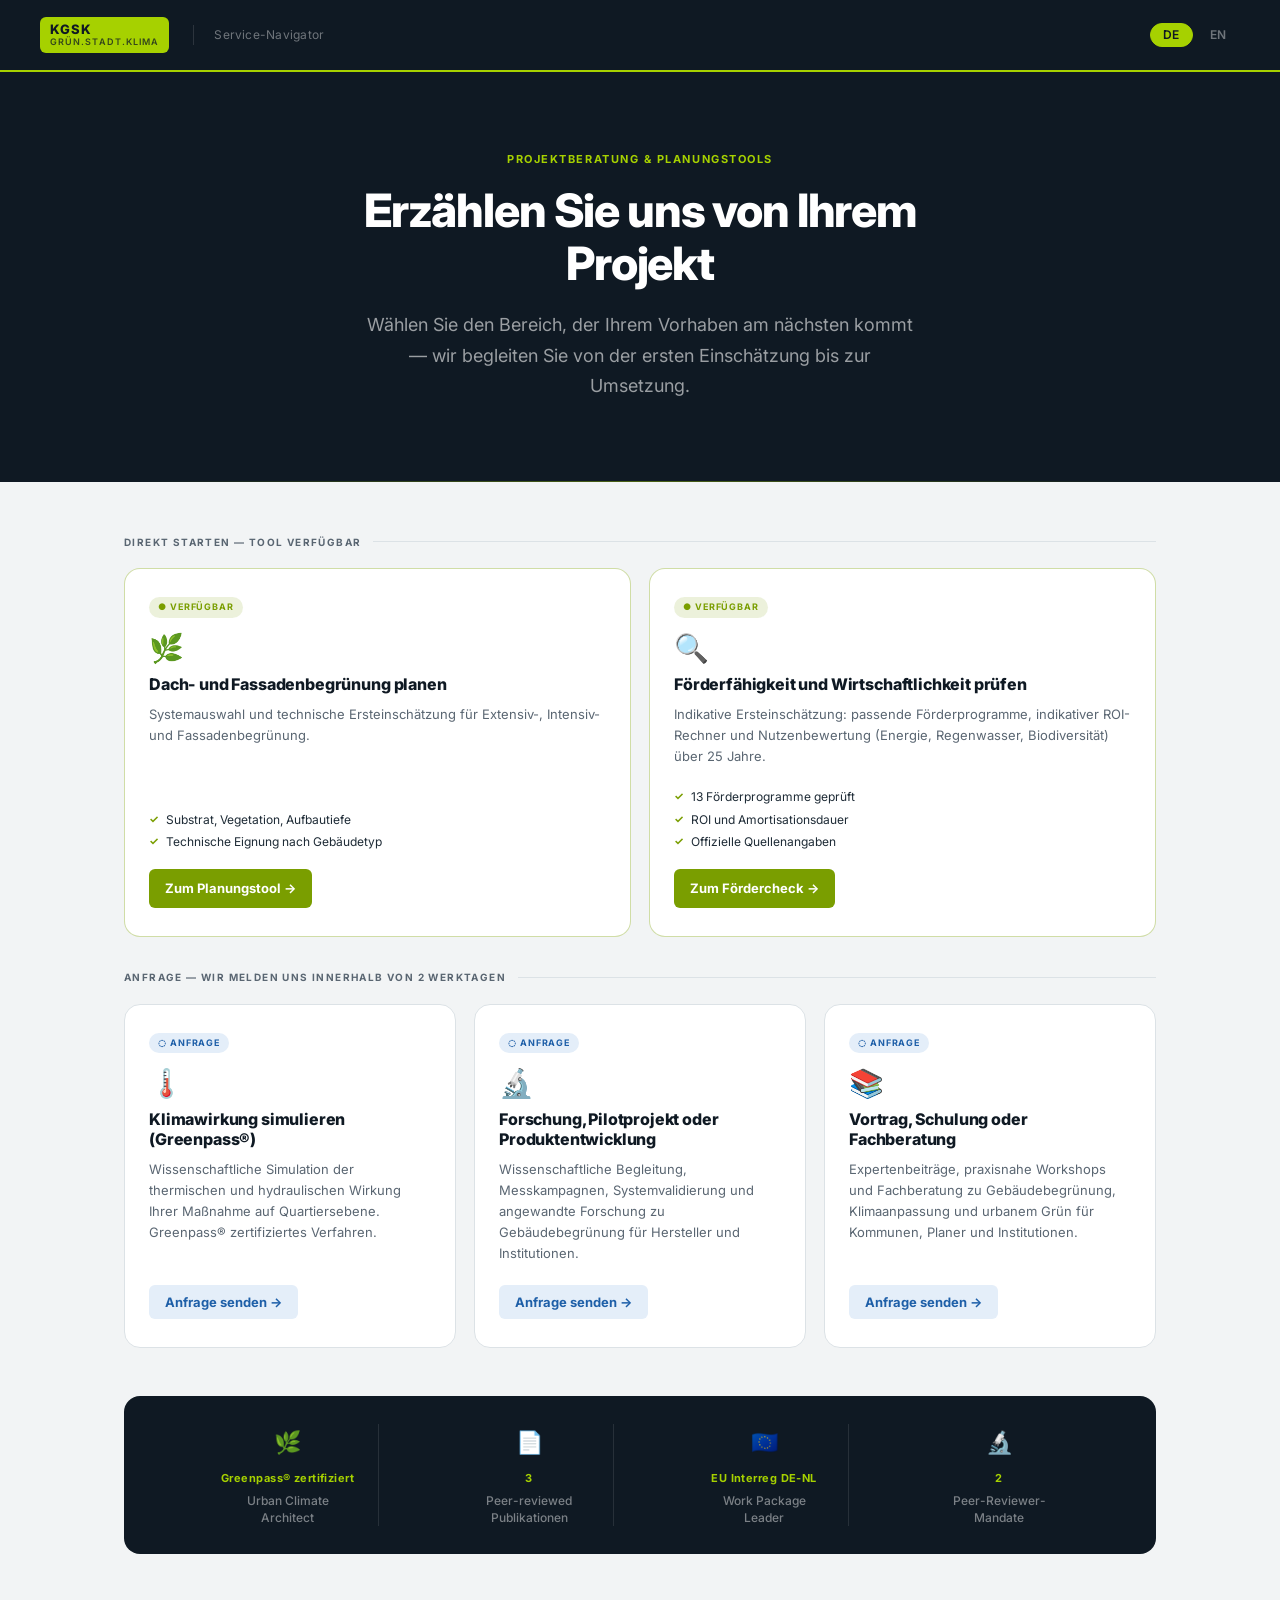
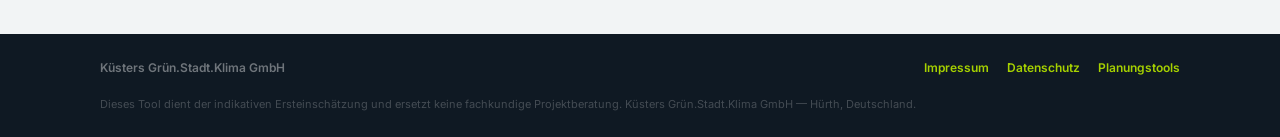
==== index.html @ 124f90be "Initial deploy: KGSK Service-Navigator staging" ====
<!DOCTYPE html>
<html lang="de">
<head>
<meta charset="UTF-8">
<meta name="viewport" content="width=device-width, initial-scale=1.0">
<title>Service-Navigator — Küsters Grün.Stadt.Klima</title>
<meta name="description" content="KGSK Service-Navigator: Von der Systemauswahl über den Fördercheck bis zur Klimasimulation — der geführte Einstieg in Ihre Begrünungsmaßnahme.">
<link rel="preconnect" href="https://fonts.googleapis.com">
<link href="https://fonts.googleapis.com/css2?family=Inter:wght@300;400;500;600;700;800&display=swap" rel="stylesheet">
<style>
/* ── KGSK Design Tokens ─────────────────────────────────── */
:root {
  --dark:       #0F1923;
  --lime:       #A6D100;
  --lime-dark:  #7A9E00;
  --lime-hover: #6A8A00;
  --lime-pale:  #F4FADC;
  --blue:       #1E5FA8;
  --blue-pale:  #E4EEF9;
  --text:       #1E2B36;
  --muted:      #5A6672;
  --bg:         #F2F4F5;
  --white:      #FFFFFF;
  --border:     #DCE2E6;
  --shadow-sm:  0 1px 4px rgba(0,0,0,0.07);
  --shadow:     0 4px 16px rgba(0,0,0,0.10);
  --shadow-lg:  0 8px 32px rgba(0,0,0,0.14);
  --r:          10px;
  --r-sm:       6px;
  --r-lg:       16px;
}

*, *::before, *::after { box-sizing: border-box; margin: 0; padding: 0; }

body {
  font-family: 'Inter', -apple-system, BlinkMacSystemFont, 'Segoe UI', sans-serif;
  background: var(--bg);
  color: var(--text);
  font-size: 16px;
  line-height: 1.65;
  -webkit-font-smoothing: antialiased;
  min-height: 100vh;
  display: flex;
  flex-direction: column;
}

a { color: var(--blue); text-decoration: underline; text-underline-offset: 2px; }
a:hover { color: var(--dark); }
button { font-family: inherit; cursor: pointer; border: none; background: none; }

/* ── Header ─────────────────────────────────────────────── */
.site-header {
  background: var(--dark);
  position: sticky;
  top: 0;
  z-index: 100;
  height: 72px;
  padding: 0 40px;
  border-bottom: 2px solid var(--lime);
  display: flex;
  align-items: center;
  gap: 24px;
}

.logo-box {
  display: flex;
  flex-direction: column;
  background: var(--lime);
  padding: 5px 10px;
  border-radius: var(--r-sm);
  text-decoration: none;
  flex-shrink: 0;
  transition: background 0.15s ease;
}
.logo-box:hover { background: var(--lime-dark); }

.logo-name { font-size: 13px; font-weight: 800; color: var(--dark); letter-spacing: 0.08em; text-transform: uppercase; line-height: 1.2; }
.logo-sub  { font-size: 9px; font-weight: 600; color: var(--dark); letter-spacing: 0.12em; text-transform: uppercase; opacity: 0.75; line-height: 1.2; }

.header-tagline {
  font-size: 12px;
  color: rgba(255,255,255,0.4);
  letter-spacing: 0.02em;
  padding-left: 20px;
  border-left: 1px solid rgba(255,255,255,0.12);
  white-space: nowrap;
}

.header-spacer { flex: 1; }

.lang-toggle { display: flex; align-items: center; gap: 4px; }
.lang-btn {
  padding: 5px 12px;
  border-radius: 20px;
  font-size: 12px;
  font-weight: 600;
  letter-spacing: 0.05em;
  border: 1px solid transparent;
  color: rgba(255,255,255,0.4);
  background: transparent;
  transition: color 0.15s, background 0.15s;
  line-height: 1;
}
.lang-btn:hover { color: rgba(255,255,255,0.8); }
.lang-btn.active { background: var(--lime); color: var(--dark); border-color: var(--lime); }

/* ── Hero ────────────────────────────────────────────────── */
.pn-hero {
  background: var(--dark);
  padding: 72px 40px 80px;
  text-align: center;
  position: relative;
}
.pn-hero::after {
  content: '';
  position: absolute;
  bottom: 0; left: 10%; right: 10%;
  height: 1px;
  background: linear-gradient(90deg, transparent, rgba(166,209,0,0.4), transparent);
}

.pn-eyebrow {
  display: inline-block;
  font-size: 11px; font-weight: 700; letter-spacing: 0.14em;
  text-transform: uppercase; color: var(--lime);
  margin-bottom: 16px;
}

.pn-title {
  font-size: 46px; font-weight: 800; line-height: 1.15;
  color: var(--white); margin-bottom: 20px;
  letter-spacing: -0.025em;
  max-width: 680px; margin-left: auto; margin-right: auto;
}

.pn-sub {
  font-size: 18px;
  color: rgba(255,255,255,0.58);
  max-width: 560px;
  margin: 0 auto;
  line-height: 1.7;
}

/* ── Main grid ───────────────────────────────────────────── */
.pn-main {
  max-width: 1080px;
  margin: 0 auto;
  padding: 52px 24px 80px;
  flex: 1;
}

.pn-section-label {
  font-size: 10px; font-weight: 700; letter-spacing: 0.14em;
  text-transform: uppercase; color: var(--muted);
  margin-bottom: 18px;
  display: flex;
  align-items: center;
  gap: 12px;
}
.pn-section-label::after {
  content: '';
  flex: 1;
  height: 1px;
  background: var(--border);
}

.pn-live-row {
  display: grid;
  grid-template-columns: 1fr 1fr;
  gap: 18px;
  margin-bottom: 12px;
}

.pn-enquiry-row {
  display: grid;
  grid-template-columns: repeat(3, 1fr);
  gap: 18px;
  margin-bottom: 48px;
}

/* ── Path card ───────────────────────────────────────────── */
.path-card {
  background: var(--white);
  border: 1.5px solid var(--border);
  border-radius: var(--r-lg);
  padding: 28px 24px;
  display: flex;
  flex-direction: column;
  gap: 0;
  transition: border-color 0.18s ease, box-shadow 0.18s ease, transform 0.15s ease;
  text-align: left;
  position: relative;
}
.path-card:hover {
  border-color: var(--lime-dark);
  box-shadow: var(--shadow);
  transform: translateY(-2px);
}
.path-card.card-live { border-color: rgba(122,158,0,0.35); }
.path-card.card-live:hover { border-color: var(--lime-dark); }

.card-status {
  display: inline-flex;
  align-items: center;
  gap: 5px;
  font-size: 9px; font-weight: 700; letter-spacing: 0.1em;
  text-transform: uppercase;
  padding: 3px 9px; border-radius: 50px;
  margin-bottom: 16px;
  width: fit-content;
}
.status-live     { background: rgba(122,158,0,0.14); color: var(--lime-dark); }
.status-enquiry  { background: var(--blue-pale);     color: var(--blue); }

.card-icon { font-size: 28px; line-height: 1; margin-bottom: 12px; }

.card-title {
  font-size: 16px; font-weight: 800; color: var(--dark);
  line-height: 1.25; margin-bottom: 10px; letter-spacing: -0.01em;
}

.card-desc {
  font-size: 13px; color: var(--muted);
  line-height: 1.6; flex: 1; margin-bottom: 22px;
}

.card-feature-list {
  list-style: none;
  margin-bottom: 18px;
  display: flex;
  flex-direction: column;
  gap: 5px;
}
.card-feature-list li {
  font-size: 12px; color: var(--text);
  display: flex; align-items: flex-start; gap: 7px;
  line-height: 1.45;
}
.card-feature-list li::before {
  content: '✓';
  font-size: 11px; font-weight: 700;
  color: var(--lime-dark);
  flex-shrink: 0;
  margin-top: 1px;
}

.card-cta {
  display: inline-flex;
  align-items: center;
  gap: 6px;
  font-size: 13px; font-weight: 700;
  padding: 9px 16px;
  border-radius: var(--r-sm);
  text-decoration: none;
  transition: background 0.15s, color 0.15s, box-shadow 0.15s;
  width: fit-content;
  cursor: pointer;
  border: none;
  font-family: inherit;
}
.cta-primary {
  background: var(--lime-dark);
  color: var(--white);
}
.cta-primary:hover {
  background: var(--lime-hover);
  box-shadow: 0 2px 8px rgba(106,138,0,0.35);
  color: var(--white);
  text-decoration: none;
}
.cta-secondary {
  background: var(--blue-pale);
  color: var(--blue);
}
.cta-secondary:hover {
  background: var(--blue);
  color: var(--white);
  text-decoration: none;
}

/* ── Trust bar ───────────────────────────────────────────── */
.trust-bar {
  background: var(--dark);
  border-radius: var(--r-lg);
  padding: 28px 40px;
  display: flex;
  align-items: stretch;
  gap: 0;
  justify-content: space-around;
}

.trust-item {
  display: flex;
  flex-direction: column;
  align-items: center;
  text-align: center;
  gap: 6px;
  padding: 0 24px;
}
.trust-item:not(:last-child) {
  border-right: 1px solid rgba(255,255,255,0.1);
}

.trust-icon { font-size: 22px; margin-bottom: 2px; }
.trust-label { font-size: 12px; color: rgba(255,255,255,0.45); font-weight: 500; line-height: 1.4; max-width: 120px; }
.trust-highlight { font-size: 11px; font-weight: 700; color: var(--lime); letter-spacing: 0.04em; }

/* ── Modal overlay ───────────────────────────────────────── */
.modal-overlay {
  position: absolute;
  left: 0;
  right: 0;
  top: 0;
  height: 100vh;
  background: rgba(15,25,35,0.72);
  backdrop-filter: blur(4px);
  -webkit-backdrop-filter: blur(4px);
  z-index: 200;
  display: flex;
  align-items: center;
  justify-content: center;
  padding: 20px;
  opacity: 0;
  pointer-events: none;
  transition: opacity 0.15s ease;
}
.modal-overlay.open {
  opacity: 1;
  pointer-events: all;
}

.modal-card {
  background: var(--white);
  border-radius: var(--r-lg);
  max-width: 520px;
  width: 100%;
  max-height: 90vh;
  overflow-y: auto;
  box-shadow: var(--shadow-lg);
}
.modal-overlay.open .modal-card { transform: none; }

.modal-header {
  padding: 22px 26px 18px;
  border-bottom: 1px solid var(--border);
  display: flex;
  align-items: flex-start;
  justify-content: space-between;
  gap: 12px;
  position: sticky;
  top: 0;
  background: var(--white);
  z-index: 1;
  border-radius: var(--r-lg) var(--r-lg) 0 0;
}
.modal-header-text { flex: 1; }

.modal-service-tag {
  display: inline-flex;
  align-items: center;
  gap: 6px;
  font-size: 10px; font-weight: 700; color: var(--blue);
  background: var(--blue-pale);
  padding: 3px 10px; border-radius: 50px;
  margin-bottom: 8px;
  text-transform: uppercase; letter-spacing: 0.08em;
}

.modal-title {
  font-size: 19px; font-weight: 800; color: var(--dark); line-height: 1.25;
}

.modal-close {
  width: 30px; height: 30px;
  border-radius: 50%;
  background: var(--bg);
  border: 1px solid var(--border);
  display: flex; align-items: center; justify-content: center;
  font-size: 14px; color: var(--muted);
  cursor: pointer; flex-shrink: 0;
  transition: background 0.15s;
}
.modal-close:hover { background: var(--border); color: var(--dark); }

.modal-body { padding: 22px 26px 28px; }

/* Enquiry form */
.form-group { margin-bottom: 14px; }
.form-label {
  display: block;
  font-size: 12px; font-weight: 600; color: var(--text);
  margin-bottom: 6px; letter-spacing: 0.02em;
}
.form-label .req { color: #C0392B; margin-left: 2px; }

.form-input,
.form-textarea {
  width: 100%;
  padding: 10px 14px;
  border: 1.5px solid var(--border);
  border-radius: var(--r-sm);
  font-family: inherit; font-size: 14px; color: var(--text);
  background: var(--white);
  transition: border-color 0.15s, box-shadow 0.15s;
}
.form-input:focus,
.form-textarea:focus {
  outline: none;
  border-color: var(--lime-dark);
  box-shadow: 0 0 0 3px rgba(122,158,0,0.14);
}
.form-textarea { resize: vertical; min-height: 88px; line-height: 1.55; }

.form-row {
  display: grid;
  grid-template-columns: 1fr 1fr;
  gap: 12px;
}

.consent-block {
  background: var(--bg);
  border: 1px solid var(--border);
  border-radius: var(--r-sm);
  padding: 12px 14px;
  margin-top: 4px;
}
.consent-check { display: flex; align-items: flex-start; gap: 10px; }
.consent-check input[type="checkbox"] { margin-top: 3px; accent-color: var(--lime-dark); flex-shrink: 0; }
.consent-check span { font-size: 12px; color: var(--muted); line-height: 1.5; }

.validation-msg {
  font-size: 12px; color: #C0392B;
  margin-top: 10px;
  display: none;
}
.validation-msg.visible { display: block; }

.btn-submit {
  width: 100%;
  padding: 13px 24px;
  background: var(--lime-dark); color: var(--white);
  border: none; border-radius: var(--r-sm);
  font-family: inherit; font-size: 15px; font-weight: 700;
  cursor: pointer; margin-top: 16px;
  transition: background 0.15s, box-shadow 0.15s;
}
.btn-submit:hover { background: var(--lime-hover); box-shadow: 0 2px 10px rgba(106,138,0,0.35); }
.btn-submit:disabled { background: var(--border); color: var(--muted); cursor: not-allowed; box-shadow: none; }

/* Success / error states */
.form-state-success,
.form-state-error {
  display: none;
  text-align: center;
  padding: 32px 16px;
}
.form-state-success.visible,
.form-state-error.visible { display: block; }

.state-icon { font-size: 44px; margin-bottom: 16px; }
.state-title { font-size: 19px; font-weight: 800; color: var(--dark); margin-bottom: 10px; }
.state-body { font-size: 14px; color: var(--muted); line-height: 1.6; margin-bottom: 20px; }

.btn-close-modal {
  padding: 10px 24px;
  background: var(--bg);
  border: 1.5px solid var(--border);
  border-radius: var(--r-sm);
  font-family: inherit; font-size: 14px; font-weight: 600; color: var(--text);
  cursor: pointer;
  transition: background 0.15s;
}
.btn-close-modal:hover { background: var(--border); }

.fallback-actions {
  display: flex;
  gap: 10px;
  flex-wrap: wrap;
  justify-content: center;
  margin-bottom: 16px;
}
.btn-fallback {
  display: inline-flex;
  align-items: center;
  gap: 6px;
  padding: 9px 16px;
  border-radius: var(--r-sm);
  font-size: 13px; font-weight: 600; font-family: inherit;
  cursor: pointer;
  text-decoration: none;
  border: 1.5px solid var(--border);
  background: var(--bg);
  color: var(--text);
  transition: background 0.15s, border-color 0.15s;
  white-space: nowrap;
}
.btn-fallback:hover { background: var(--border); color: var(--dark); text-decoration: none; }

/* ── Footer ──────────────────────────────────────────────── */
.site-footer {
  background: var(--dark);
  padding: 24px 40px;
  margin-top: auto;
}
.footer-inner {
  max-width: 1080px; margin: 0 auto;
  display: flex; align-items: center; justify-content: space-between;
  flex-wrap: wrap; gap: 12px;
}
.footer-brand { font-size: 12px; font-weight: 600; color: rgba(255,255,255,0.4); }
.footer-links { display: flex; align-items: center; gap: 18px; flex-wrap: wrap; }
.footer-links a { font-size: 12px; font-weight: 600; color: var(--lime); text-decoration: none; transition: color 0.15s; }
.footer-links a:hover { color: var(--lime-dark); }
.footer-disclaimer { width: 100%; font-size: 11px; color: rgba(255,255,255,0.22); line-height: 1.55; margin-top: 6px; }

/* ── Responsive ──────────────────────────────────────────── */
@media (max-width: 860px) {
  .pn-live-row    { grid-template-columns: 1fr; }
  .pn-enquiry-row { grid-template-columns: 1fr 1fr; }
  .trust-bar      { flex-wrap: wrap; justify-content: center; gap: 20px; padding: 22px 24px; }
  .trust-item     { border-right: none !important; padding: 0 16px; }
  .pn-title       { font-size: 34px; }
}

@media (max-width: 560px) {
  .site-header   { padding: 0 20px; }
  .header-tagline { display: none; }
  .pn-hero       { padding: 48px 20px 60px; }
  .pn-main       { padding: 32px 16px 60px; }
  .pn-title      { font-size: 28px; }
  .pn-sub        { font-size: 16px; }
  .pn-enquiry-row { grid-template-columns: 1fr; }
  .form-row      { grid-template-columns: 1fr; }
  .footer-inner  { flex-direction: column; align-items: flex-start; }
  .site-footer   { padding: 22px 20px; }
}
</style>
</head>
<body>

<!-- ══ HEADER ════════════════════════════════════════════ -->
<header class="site-header" role="banner">
  <a href="https://www.kgsk.de" class="logo-box" aria-label="KGSK Startseite">
    <div class="logo-name">KGSK</div>
    <div class="logo-sub">GRÜN.STADT.KLIMA</div>
  </a>
  <span class="header-tagline" id="hdr-tagline">Service-Navigator</span>
  <div class="header-spacer"></div>
  <div class="lang-toggle" role="group" aria-label="Sprache">
    <button class="lang-btn active" id="lang-de" data-lang="de" onclick="setHubLang('de')" aria-label="Deutsch">DE</button>
    <button class="lang-btn"        id="lang-en" data-lang="en" onclick="setHubLang('en')" aria-label="English">EN</button>
  </div>
</header>

<!-- ══ HERO ══════════════════════════════════════════════ -->
<section class="pn-hero" aria-labelledby="pn-hero-title">
  <p class="pn-eyebrow" id="pn-eyebrow"></p>
  <h1 class="pn-title" id="pn-hero-title"></h1>
  <p class="pn-sub"    id="pn-hero-sub"></p>
</section>

<!-- ══ MAIN ══════════════════════════════════════════════ -->
<main class="pn-main">
  <p class="pn-section-label" id="label-live"></p>
  <div class="pn-live-row" id="live-cards"></div>

  <p class="pn-section-label" id="label-enquiry" style="margin-top:32px;"></p>
  <div class="pn-enquiry-row" id="enquiry-cards"></div>

  <div class="trust-bar" role="region" aria-label="Kompetenzen">
    <div class="trust-item">
      <div class="trust-icon" aria-hidden="true">🌿</div>
      <div class="trust-highlight">Greenpass® zertifiziert</div>
      <div class="trust-label" id="trust-1-label"></div>
    </div>
    <div class="trust-item">
      <div class="trust-icon" aria-hidden="true">📄</div>
      <div class="trust-highlight" id="trust-2-val">3</div>
      <div class="trust-label" id="trust-2-label"></div>
    </div>
    <div class="trust-item">
      <div class="trust-icon" aria-hidden="true">🇪🇺</div>
      <div class="trust-highlight">EU Interreg DE-NL</div>
      <div class="trust-label" id="trust-3-label"></div>
    </div>
    <div class="trust-item">
      <div class="trust-icon" aria-hidden="true">🔬</div>
      <div class="trust-highlight" id="trust-4-val">2</div>
      <div class="trust-label" id="trust-4-label"></div>
    </div>
  </div>
</main>

<!-- ══ ENQUIRY MODAL ═════════════════════════════════════ -->
<div class="modal-overlay" id="modal-overlay" role="dialog" aria-modal="true" aria-labelledby="modal-title">
  <div class="modal-card">
    <div class="modal-header">
      <div class="modal-header-text">
        <div class="modal-service-tag" id="modal-service-tag"></div>
        <h2 class="modal-title" id="modal-title"></h2>
      </div>
      <button class="modal-close" onclick="closeModal()" aria-label="Schließen">✕</button>
    </div>
    <div class="modal-body">

      <!-- Enquiry form -->
      <form class="enquiry-form" id="enquiry-form" onsubmit="return false;" novalidate>
        <div class="form-row">
          <div class="form-group">
            <label class="form-label" for="eq-name" id="lbl-name"></label>
            <input type="text"  class="form-input" id="eq-name"  autocomplete="name">
          </div>
          <div class="form-group">
            <label class="form-label" for="eq-email" id="lbl-email"></label>
            <input type="email" class="form-input" id="eq-email" autocomplete="email">
          </div>
        </div>
        <div class="form-row">
          <div class="form-group">
            <label class="form-label" for="eq-org" id="lbl-org"></label>
            <input type="text"  class="form-input" id="eq-org" autocomplete="organization">
          </div>
          <div class="form-group">
            <label class="form-label" for="eq-phone" id="lbl-phone"></label>
            <input type="tel"   class="form-input" id="eq-phone" autocomplete="tel">
          </div>
        </div>
        <div class="form-group">
          <label class="form-label" for="eq-message" id="lbl-message"></label>
          <textarea class="form-textarea" id="eq-message" rows="4"></textarea>
        </div>
        <div class="consent-block">
          <label class="consent-check">
            <input type="checkbox" id="eq-consent">
            <span id="lbl-consent"></span>
          </label>
        </div>
        <div class="validation-msg" id="eq-validation"></div>
        <button type="button" class="btn-submit" id="eq-submit" onclick="submitEnquiry()"></button>
      </form>

      <!-- Success state -->
      <div class="form-state-success" id="state-success">
        <div class="state-icon">✅</div>
        <h3 class="state-title" id="success-title"></h3>
        <p class="state-body"   id="success-body"></p>
        <button class="btn-close-modal" onclick="closeModal()" id="btn-success-close"></button>
      </div>

      <!-- Error / demo state -->
      <div class="form-state-error" id="state-error">
        <div class="state-icon" id="error-icon">⚠️</div>
        <h3 class="state-title" id="error-title"></h3>
        <p class="state-body"   id="error-body"></p>
        <div class="fallback-actions" id="fallback-actions" style="display:none;">
          <button class="btn-fallback btn-fallback-copy" id="btn-copy-enquiry" type="button" onclick="copyHubEnquiry()"></button>
          <a class="btn-fallback btn-fallback-mailto" id="btn-mailto-enquiry" href="#" target="_blank" rel="noopener noreferrer"></a>
        </div>
        <button class="btn-close-modal" onclick="closeModal()" id="btn-error-close"></button>
      </div>

    </div><!-- /modal-body -->
  </div><!-- /modal-card -->
</div><!-- /modal-overlay -->

<!-- ══ FOOTER ════════════════════════════════════════════ -->
<footer class="site-footer" role="contentinfo">
  <div class="footer-inner">
    <span class="footer-brand">Küsters Grün.Stadt.Klima GmbH</span>
    <nav class="footer-links" aria-label="Rechtliches">
      <a href="https://www.kgsk.de/impressum"  target="_blank" rel="noopener noreferrer" id="ftr-imprint">Impressum</a>
      <a href="https://www.kgsk.de/datenschutz" target="_blank" rel="noopener noreferrer" id="ftr-privacy">Datenschutz</a>
      <a href="./kgsk-tools.html" id="ftr-tool-link">Planungstools</a>
    </nav>
    <p class="footer-disclaimer" id="ftr-disclaimer"></p>
  </div>
</footer>

<script src="kgsk-analytics.js"></script>
<script>
/* ==========================================================================
   KGSK Service-Navigator — hub.js (inline)
   Self-contained. ES5-compatible.
   ========================================================================== */

/* ── Config ─────────────────────────────────────────────── */

/* Set this to your form endpoint to enable live submission.
   Leave empty for demo mode (console.log + simulated success). */
var KGSK_ENQUIRY_ENDPOINT = 'https://formspree.io/f/xjganwzw';

/* ── Language ────────────────────────────────────────────── */

var hubLang = localStorage.getItem('kgsk_lang') || 'de';
var _activeService = null;

var S = {
  de: {
    hdr_tagline:     'Service-Navigator',
    eyebrow:         'Projektberatung & Planungstools',
    hero_title:      'Erzählen Sie uns von Ihrem Projekt',
    hero_sub:        'Wählen Sie den Bereich, der Ihrem Vorhaben am nächsten kommt — wir begleiten Sie von der ersten Einschätzung bis zur Umsetzung.',
    label_live:      'Direkt starten — Tool verfügbar',
    label_enquiry:   'Anfrage — wir melden uns innerhalb von 2 Werktagen',
    trust_1:         'Urban Climate Architect',
    trust_2:         'Peer-reviewed Publikationen',
    trust_3:         'Work Package Leader',
    trust_4:         'Peer-Reviewer-Mandate',
    modal_form_title:'Projektanfrage senden',
    lbl_name:        'Name *',
    lbl_email:       'E-Mail *',
    lbl_org:         'Organisation',
    lbl_phone:       'Telefon',
    lbl_message:     'Kurzbeschreibung Ihres Projekts',
    lbl_consent:     'Ich stimme zu, dass KGSK meine Angaben zur Bearbeitung meiner Anfrage verwendet. Eine Weitergabe an Dritte erfolgt nicht.',
    btn_submit:      'Anfrage absenden',
    val_error:       'Bitte füllen Sie Name und E-Mail aus und stimmen Sie der Datenschutzerklärung zu.',
    success_title:   'Vielen Dank für Ihre Anfrage!',
    success_body:    'Wir melden uns innerhalb von 2 Werktagen bei Ihnen. Bei dringenden Rückfragen erreichen Sie uns direkt unter office@kgsk.de',
    success_close:   'Schließen',
    error_title:     'Technischer Fehler',
    error_body:      'Ihre Anfrage konnte nicht gesendet werden. Bitte schreiben Sie uns direkt an office@kgsk.de — wir antworten schnell.',
    error_close:     'Schließen',
    demo_title:      'Demo-Modus',
    demo_body:       'Kein Endpunkt konfiguriert. Bitte wenden Sie sich direkt an office@kgsk.de oder kopieren Sie Ihre Anfrage.',
    lbl_copy:        'Anfrage kopieren',
    lbl_mailto:      'E-Mail öffnen',
    ftr_imprint:     'Impressum',
    ftr_privacy:     'Datenschutz',
    ftr_tool:        'Planungstools',
    ftr_disclaimer:  'Dieses Tool dient der indikativen Ersteinschätzung und ersetzt keine fachkundige Projektberatung. Küsters Grün.Stadt.Klima GmbH — Hürth, Deutschland.'
  },
  en: {
    hdr_tagline:     'Service Navigator',
    eyebrow:         'Project Consulting & Planning Tools',
    hero_title:      'Tell us about your project',
    hero_sub:        'Select the service area closest to your project — we guide you from first assessment through to implementation.',
    label_live:      'Start now — tool available',
    label_enquiry:   'Enquiry — we respond within 2 business days',
    trust_1:         'Urban Climate Architect',
    trust_2:         'Peer-reviewed publications',
    trust_3:         'Work Package Leader',
    trust_4:         'Peer reviewer mandates',
    modal_form_title:'Send project enquiry',
    lbl_name:        'Name *',
    lbl_email:       'Email *',
    lbl_org:         'Organisation',
    lbl_phone:       'Phone',
    lbl_message:     'Brief description of your project',
    lbl_consent:     'I agree that KGSK may use my details to process my enquiry. No data will be passed to third parties.',
    btn_submit:      'Send enquiry',
    val_error:       'Please enter your name and email, and accept the privacy policy.',
    success_title:   'Thank you for your enquiry!',
    success_body:    'We will get back to you within 2 business days. For urgent matters, contact us directly at office@kgsk.de',
    success_close:   'Close',
    error_title:     'Technical error',
    error_body:      'Your enquiry could not be sent. Please write to us directly at office@kgsk.de — we respond promptly.',
    error_close:     'Close',
    demo_title:      'Demo mode',
    demo_body:       'No endpoint configured. Please contact office@kgsk.de directly or copy your enquiry.',
    lbl_copy:        'Copy enquiry',
    lbl_mailto:      'Open email',
    ftr_imprint:     'Legal notice',
    ftr_privacy:     'Privacy policy',
    ftr_tool:        'Planning tools',
    ftr_disclaimer:  'This tool provides an indicative first assessment and does not replace professional project consulting. Küsters Grün.Stadt.Klima GmbH — Hürth, Germany.'
  }
};

function hs(key) {
  var d = S[hubLang];
  return (d && d[key]) ? d[key] : (S['de'][key] || key);
}

/* ── Service definitions ─────────────────────────────────── */

var SERVICES = [
  {
    id:       'plan',
    live:     true,
    url:      'kgsk-tools.html?tab=roi',
    icon:     '🌿',
    title_de: 'Dach- und Fassadenbegrünung planen',
    title_en: 'Plan roof or facade greening',
    desc_de:  'Systemauswahl und technische Ersteinschätzung für Extensiv-, Intensiv- und Fassadenbegrünung.',
    desc_en:  'System selection and technical first assessment for green roofs and facades.',
    features_de: ['Substrat, Vegetation, Aufbautiefe', 'Technische Eignung nach Gebäudetyp'],
    features_en: ['Substrate, vegetation, build-up depth', 'Technical suitability by building type'],
    cta_de:   'Zum Planungstool',
    cta_en:   'Open planning tool'
  },
  {
    id:       'foerdercheck',
    live:     true,
    url:      'kgsk-tools.html',
    icon:     '🔍',
    title_de: 'Förderfähigkeit und Wirtschaftlichkeit prüfen',
    title_en: 'Check funding eligibility and economics',
    desc_de:  'Indikative Ersteinschätzung: passende Förderprogramme, indikativer ROI-Rechner und Nutzenbewertung (Energie, Regenwasser, Biodiversität) über 25 Jahre.',
    desc_en:  'Indicative first assessment: matching funding programmes, indicative ROI calculator and benefit analysis (energy, stormwater, biodiversity) over 25 years.',
    features_de: ['13 Förderprogramme geprüft', 'ROI und Amortisationsdauer', 'Offizielle Quellenangaben'],
    features_en: ['13 funding programmes checked', 'ROI and payback period', 'Official source references'],
    cta_de:   'Zum Fördercheck',
    cta_en:   'Open funding check'
  },
  {
    id:       'greenpass',
    live:     false,
    icon:     '🌡️',
    title_de: 'Klimawirkung simulieren (Greenpass®)',
    title_en: 'Simulate climate impact (Greenpass®)',
    desc_de:  'Wissenschaftliche Simulation der thermischen und hydraulischen Wirkung Ihrer Maßnahme auf Quartiersebene. Greenpass® zertifiziertes Verfahren.',
    desc_en:  'Scientific simulation of thermal and hydraulic effects of your measure at district level. Greenpass® certified methodology.',
    cta_de:   'Anfrage senden',
    cta_en:   'Send enquiry',
    enquiry_context_de: 'Klimawirkungs-Simulation (Greenpass®)',
    enquiry_context_en: 'Climate impact simulation (Greenpass®)'
  },
  {
    id:       'research',
    live:     false,
    icon:     '🔬',
    title_de: 'Forschung, Pilotprojekt oder Produktentwicklung',
    title_en: 'Research, pilot project or product development',
    desc_de:  'Wissenschaftliche Begleitung, Messkampagnen, Systemvalidierung und angewandte Forschung zu Gebäudebegrünung für Hersteller und Institutionen.',
    desc_en:  'Scientific support, measurement campaigns, system validation and applied research on building greening for manufacturers and institutions.',
    cta_de:   'Anfrage senden',
    cta_en:   'Send enquiry',
    enquiry_context_de: 'Forschung / Pilotprojekt / Produktentwicklung',
    enquiry_context_en: 'Research / pilot project / product development'
  },
  {
    id:       'training',
    live:     false,
    icon:     '📚',
    title_de: 'Vortrag, Schulung oder Fachberatung',
    title_en: 'Talk, training or technical consulting',
    desc_de:  'Expertenbeiträge, praxisnahe Workshops und Fachberatung zu Gebäudebegrünung, Klimaanpassung und urbanem Grün für Kommunen, Planer und Institutionen.',
    desc_en:  'Expert talks, hands-on workshops and technical consulting on building greening, climate adaptation and urban green infrastructure.',
    cta_de:   'Anfrage senden',
    cta_en:   'Send enquiry',
    enquiry_context_de: 'Vortrag / Schulung / Fachberatung',
    enquiry_context_en: 'Talk / training / technical consulting'
  }
];

/* ── Card rendering ──────────────────────────────────────── */

function buildCard(svc) {
  var title    = hubLang === 'de' ? svc.title_de : svc.title_en;
  var desc     = hubLang === 'de' ? svc.desc_de  : svc.desc_en;
  var cta      = hubLang === 'de' ? svc.cta_de   : svc.cta_en;
  var features = svc.live ? (hubLang === 'de' ? svc.features_de : svc.features_en) : null;

  var statusClass = svc.live ? 'status-live' : 'status-enquiry';
  var statusText  = svc.live
    ? (hubLang === 'de' ? '● Verfügbar' : '● Available')
    : (hubLang === 'de' ? '◌ Anfrage'   : '◌ Enquiry');

  var ctaEl = '';
  if (svc.live) {
    ctaEl = '<a href="' + svc.url + '" class="card-cta cta-primary"' +
      ' onclick="trackCardClick(\'' + svc.id + '\',\'' + svc.url + '\')">' +
      cta + ' →</a>';
  } else {
    ctaEl = '<button class="card-cta cta-secondary" onclick="openEnquiry(\'' + svc.id + '\')">' +
      cta + ' →</button>';
  }

  var featureHtml = '';
  if (features && features.length) {
    featureHtml = '<ul class="card-feature-list">';
    for (var i = 0; i < features.length; i++) {
      featureHtml += '<li>' + features[i] + '</li>';
    }
    featureHtml += '</ul>';
  }

  return '<div class="path-card' + (svc.live ? ' card-live' : '') + '">' +
    '<span class="card-status ' + statusClass + '">' + statusText + '</span>' +
    '<div class="card-icon" aria-hidden="true">' + svc.icon + '</div>' +
    '<h3 class="card-title">' + title + '</h3>' +
    '<p class="card-desc">' + desc + '</p>' +
    featureHtml +
    ctaEl +
    '</div>';
}

function renderCards() {
  var liveEl    = document.getElementById('live-cards');
  var enquiryEl = document.getElementById('enquiry-cards');
  if (!liveEl || !enquiryEl) return;

  var liveHtml = '';
  var enquiryHtml = '';

  for (var i = 0; i < SERVICES.length; i++) {
    if (SERVICES[i].live) {
      liveHtml += buildCard(SERVICES[i]);
    } else {
      enquiryHtml += buildCard(SERVICES[i]);
    }
  }

  liveEl.innerHTML    = liveHtml;
  enquiryEl.innerHTML = enquiryHtml;
}

/* ── Static string rendering ─────────────────────────────── */

function renderStrings() {
  var ids = {
    'pn-eyebrow':    'eyebrow',
    'pn-hero-title': 'hero_title',
    'pn-hero-sub':   'hero_sub',
    'label-live':    'label_live',
    'label-enquiry': 'label_enquiry',
    'trust-1-label': 'trust_1',
    'trust-2-label': 'trust_2',
    'trust-3-label': 'trust_3',
    'trust-4-label': 'trust_4',
    'ftr-imprint':   'ftr_imprint',
    'ftr-privacy':   'ftr_privacy',
    'ftr-tool-link': 'ftr_tool',
    'ftr-disclaimer':'ftr_disclaimer'
  };
  for (var id in ids) {
    if (!Object.prototype.hasOwnProperty.call(ids, id)) continue;
    var el = document.getElementById(id);
    if (el) el.textContent = hs(ids[id]);
  }
}

function updateLangButtons() {
  var btns = document.querySelectorAll('.lang-btn');
  for (var i = 0; i < btns.length; i++) {
    var isActive = btns[i].getAttribute('data-lang') === hubLang;
    btns[i].className = 'lang-btn' + (isActive ? ' active' : '');
  }
}

/* ── Language switch ─────────────────────────────────────── */

function setHubLang(lang) {
  var prev = hubLang;
  hubLang = lang;
  localStorage.setItem('kgsk_lang', lang);
  document.documentElement.lang = lang;
  if (window.KGSK_ANALYTICS) { KGSK_ANALYTICS.langSwitch(prev, lang); }
  updateLangButtons();
  renderStrings();
  renderCards();
  renderModalStrings();
}

/* ── Modal ───────────────────────────────────────────────── */

function openEnquiry(serviceId) {
  _activeService = null;
  for (var i = 0; i < SERVICES.length; i++) {
    if (SERVICES[i].id === serviceId) { _activeService = SERVICES[i]; break; }
  }
  if (!_activeService) return;

  resetModal();
  renderModalStrings();

  var serviceTag = hubLang === 'de'
    ? (_activeService.enquiry_context_de || _activeService.title_de)
    : (_activeService.enquiry_context_en || _activeService.title_en);
  var tagEl = document.getElementById('modal-service-tag');
  if (tagEl) tagEl.textContent = _activeService.icon + '  ' + serviceTag;

  window.parent.postMessage({ type: 'kgsk_get_viewport' }, '*');
  document.getElementById('modal-overlay').classList.add('open');
  document.body.style.overflow = 'hidden';

  if (window.KGSK_ANALYTICS) { KGSK_ANALYTICS.ctaClick('enquiry_open', serviceId); }
}

function closeModal() {
  document.getElementById('modal-overlay').classList.remove('open');
  document.body.style.overflow = '';
}

function resetModal() {
  var form = document.getElementById('enquiry-form');
  if (form) { form.style.display = ''; form.reset(); }
  var valMsg = document.getElementById('eq-validation');
  if (valMsg) { valMsg.className = 'validation-msg'; valMsg.textContent = ''; }
  var s = document.getElementById('state-success');
  var e = document.getElementById('state-error');
  if (s) s.className = 'form-state-success';
  if (e) e.className = 'form-state-error';
}

function renderModalStrings() {
  var fields = {
    'modal-title':    'modal_form_title',
    'lbl-name':       'lbl_name',
    'lbl-email':      'lbl_email',
    'lbl-org':        'lbl_org',
    'lbl-phone':      'lbl_phone',
    'lbl-message':    'lbl_message',
    'lbl-consent':    'lbl_consent',
    'eq-submit':      'btn_submit',
    'success-title':  'success_title',
    'success-body':   'success_body',
    'btn-success-close':'success_close',
    'error-title':    'error_title',
    'error-body':     'error_body',
    'btn-error-close':'error_close'
  };
  for (var id in fields) {
    if (!Object.prototype.hasOwnProperty.call(fields, id)) continue;
    var el = document.getElementById(id);
    if (el) el.textContent = hs(fields[id]);
  }
}

/* ── Form submission ─────────────────────────────────────── */

var _lastEnquiryPayload = null;

function submitEnquiry() {
  var name    = (document.getElementById('eq-name')    || {}).value || '';
  var email   = (document.getElementById('eq-email')   || {}).value || '';
  var org     = (document.getElementById('eq-org')     || {}).value || '';
  var phone   = (document.getElementById('eq-phone')   || {}).value || '';
  var message = (document.getElementById('eq-message') || {}).value || '';
  var consent = (document.getElementById('eq-consent') || {}).checked || false;

  var valMsg = document.getElementById('eq-validation');

  if (!name.trim() || !email.trim() || !consent) {
    if (valMsg) { valMsg.textContent = hs('val_error'); valMsg.className = 'validation-msg visible'; }
    return;
  }
  if (valMsg) { valMsg.className = 'validation-msg'; }

  var submitBtn = document.getElementById('eq-submit');
  if (submitBtn) { submitBtn.disabled = true; submitBtn.textContent = hubLang === 'de' ? 'Senden\u2026' : 'Sending\u2026'; }

  var serviceLabel = _activeService
    ? (hubLang === 'de' ? (_activeService.enquiry_context_de || _activeService.title_de) : (_activeService.enquiry_context_en || _activeService.title_en))
    : '';

  var payload = {
    source_type:   'hub_enquiry',
    service:       _activeService ? _activeService.id : '',
    service_label: serviceLabel,
    name:          name.trim(),
    email:         email.trim(),
    organisation:  org.trim(),
    phone:         phone.trim(),
    message:       message.trim(),
    lang:          hubLang,
    consent:       consent,
    ts:            new Date().toISOString(),
    page_url:      window.location.href
  };

  _lastEnquiryPayload = payload;

  if (window.KGSK_ANALYTICS) { KGSK_ANALYTICS.enquiryPrepared(_activeService ? _activeService.id : ''); }

  if (KGSK_ENQUIRY_ENDPOINT) {
    if (window.KGSK_ANALYTICS) { KGSK_ANALYTICS.directSendAttempt('hub_enquiry'); }
    fetch(KGSK_ENQUIRY_ENDPOINT, {
      method: 'POST',
      headers: { 'Content-Type': 'application/json' },
      body: JSON.stringify(payload)
    })
    .then(function(r) {
      if (r.ok) {
        if (window.KGSK_ANALYTICS) {
          KGSK_ANALYTICS.leadSubmit('enquiry', 0, _activeService ? _activeService.id : '');
          KGSK_ANALYTICS.directSendSuccess('hub_enquiry');
        }
        showFormState('success');
      } else {
        if (window.KGSK_ANALYTICS) { KGSK_ANALYTICS.directSendFailure('hub_enquiry', 'http_' + r.status); }
        showFormState('error');
      }
    })
    .catch(function() {
      if (window.KGSK_ANALYTICS) { KGSK_ANALYTICS.directSendFailure('hub_enquiry', 'network_error'); }
      showFormState('error');
    });
  } else {
    /* No endpoint — honest demo state */
    showFormState('demo');
  }
}

function buildHubMailtoHref(payload) {
  var isDE    = hubLang === 'de';
  var subject = encodeURIComponent(
    isDE ? ('KGSK Projektanfrage: ' + (payload.service_label || payload.service || ''))
         : ('KGSK Project Enquiry: ' + (payload.service_label || payload.service || ''))
  );
  var lines = [
    'Service: '      + (payload.service_label || payload.service || ''),
    'Name: '         + payload.name,
    'E-Mail: '       + payload.email,
    'Organisation: ' + (payload.organisation || ''),
    'Telefon: '      + (payload.phone || ''),
    '',
    isDE ? 'Nachricht:' : 'Message:',
    payload.message || '',
    '',
    (isDE ? 'Zeitpunkt: ' : 'Timestamp: ') + payload.ts
  ];
  return 'mailto:office@kgsk.de?subject=' + subject + '&body=' + encodeURIComponent(lines.join('\n'));
}

function copyHubEnquiry() {
  if (!_lastEnquiryPayload) return;
  var isDE = hubLang === 'de';
  var lines = [
    'Service: '      + (_lastEnquiryPayload.service_label || _lastEnquiryPayload.service || ''),
    'Name: '         + _lastEnquiryPayload.name,
    'E-Mail: '       + _lastEnquiryPayload.email,
    'Organisation: ' + (_lastEnquiryPayload.organisation || ''),
    'Telefon: '      + (_lastEnquiryPayload.phone || ''),
    '',
    isDE ? 'Nachricht:' : 'Message:',
    _lastEnquiryPayload.message || '',
    '',
    (isDE ? 'Zeitpunkt: ' : 'Timestamp: ') + _lastEnquiryPayload.ts
  ].join('\n');

  var btn = document.getElementById('btn-copy-enquiry');
  if (navigator.clipboard && navigator.clipboard.writeText) {
    navigator.clipboard.writeText(lines).then(function() {
      if (btn) btn.textContent = isDE ? '\u2713 Kopiert' : '\u2713 Copied';
      if (window.KGSK_ANALYTICS) { KGSK_ANALYTICS.summaryCopy('hub_enquiry'); }
    });
  } else {
    var ta = document.createElement('textarea');
    ta.value = lines;
    ta.style.cssText = 'position:fixed;left:-9999px;top:0;';
    document.body.appendChild(ta);
    ta.select();
    try { document.execCommand('copy'); } catch (ex) {}
    document.body.removeChild(ta);
    if (btn) btn.textContent = isDE ? '\u2713 Kopiert' : '\u2713 Copied';
    if (window.KGSK_ANALYTICS) { KGSK_ANALYTICS.summaryCopy('hub_enquiry'); }
  }
}

function showFormState(state) {
  var form    = document.getElementById('enquiry-form');
  var stateOk = document.getElementById('state-success');
  var stateEr = document.getElementById('state-error');
  var fa      = document.getElementById('fallback-actions');

  if (form) form.style.display = 'none';

  if (state === 'success') {
    if (stateOk) stateOk.className = 'form-state-success visible';
    return;
  }

  /* error or demo — both show the error card */
  if (stateEr) stateEr.className = 'form-state-error visible';

  var iconEl  = document.getElementById('error-icon');
  var titleEl = document.getElementById('error-title');
  var bodyEl  = document.getElementById('error-body');

  if (state === 'demo') {
    if (iconEl)  iconEl.textContent  = 'i\uFE0F';
    if (titleEl) titleEl.textContent = hs('demo_title');
    if (bodyEl)  bodyEl.textContent  = hs('demo_body');
  }

  /* Wire up fallback buttons */
  if (fa && _lastEnquiryPayload) {
    fa.style.display = 'flex';
    var copyBtn   = document.getElementById('btn-copy-enquiry');
    var mailtoBtn = document.getElementById('btn-mailto-enquiry');
    if (copyBtn)   copyBtn.textContent  = hs('lbl_copy');
    if (mailtoBtn) {
      mailtoBtn.textContent = hs('lbl_mailto');
      mailtoBtn.href = buildHubMailtoHref(_lastEnquiryPayload);
      mailtoBtn.onclick = function() {
        if (window.KGSK_ANALYTICS) { KGSK_ANALYTICS.officialContactClick('hub_' + state); }
      };
    }
  }
}

/* ── Analytics ───────────────────────────────────────────── */

function trackCardClick(serviceId, url) {
  if (window.KGSK_ANALYTICS) { KGSK_ANALYTICS.ctaClick('live_card_' + serviceId, url); }
}

/* ── Close on backdrop click ─────────────────────────────── */

document.addEventListener('click', function(e) {
  var overlay = document.getElementById('modal-overlay');
  if (e.target === overlay) { closeModal(); }
});

/* ── ESC key ─────────────────────────────────────────────── */
document.addEventListener('keydown', function(e) {
  if ((e.key === 'Escape' || e.keyCode === 27) && document.getElementById('modal-overlay').classList.contains('open')) {
    closeModal();
  }
});

/* ── Init ────────────────────────────────────────────────── */

document.addEventListener('DOMContentLoaded', function() {
  updateLangButtons();
  renderStrings();
  renderCards();
  renderModalStrings();
  if (window.KGSK_ANALYTICS) { KGSK_ANALYTICS.toolStart(hubLang); }
});
</script>

<!-- iframe height bridge — reports content height to parent via postMessage -->
<script>
(function() {
  if (window.self === window.top) return;
  var _lastH      = 0;
  var _modalOpen  = false;
  var MODAL_BOOST = 520; /* extra px to guarantee modal is fully visible */

  function postHeight() {
    var base = Math.max(document.body.scrollHeight, document.documentElement.scrollHeight);
    var h    = _modalOpen ? Math.max(base, base + MODAL_BOOST) : base;
    if (h === _lastH) return;
    _lastH = h;
    window.parent.postMessage({ type: 'kgsk_resize', height: h }, '*');
  }

  window.addEventListener('load', postHeight);
  window.addEventListener('resize', postHeight);
  if (window.MutationObserver) {
    new MutationObserver(postHeight).observe(document.body, { childList: true, subtree: true, attributes: true });
  }
  setInterval(postHeight, 800);

  /* Position modal overlay at the user's current viewport position */
  window.addEventListener('message', function(e) {
    if (!e.data || e.data.type !== 'kgsk_viewport_offset') return;
    var overlay = document.getElementById('modal-overlay');
    if (!overlay) return;
    overlay.style.top    = e.data.top + 'px';
    overlay.style.height = e.data.height + 'px';
  });

  /* Wrap openModal / closeModal to toggle height boost */
  var _origOpen  = window.openModal;
  var _origClose = window.closeModal;
  if (typeof _origOpen === 'function') {
    window.openModal = function() {
      _origOpen.apply(this, arguments);
      _modalOpen = true;
      postHeight();
    };
  }
  if (typeof _origClose === 'function') {
    window.closeModal = function() {
      _modalOpen = false;
      _origClose.apply(this, arguments);
      postHeight();
    };
  }
})();
</script>

</body>
</html>
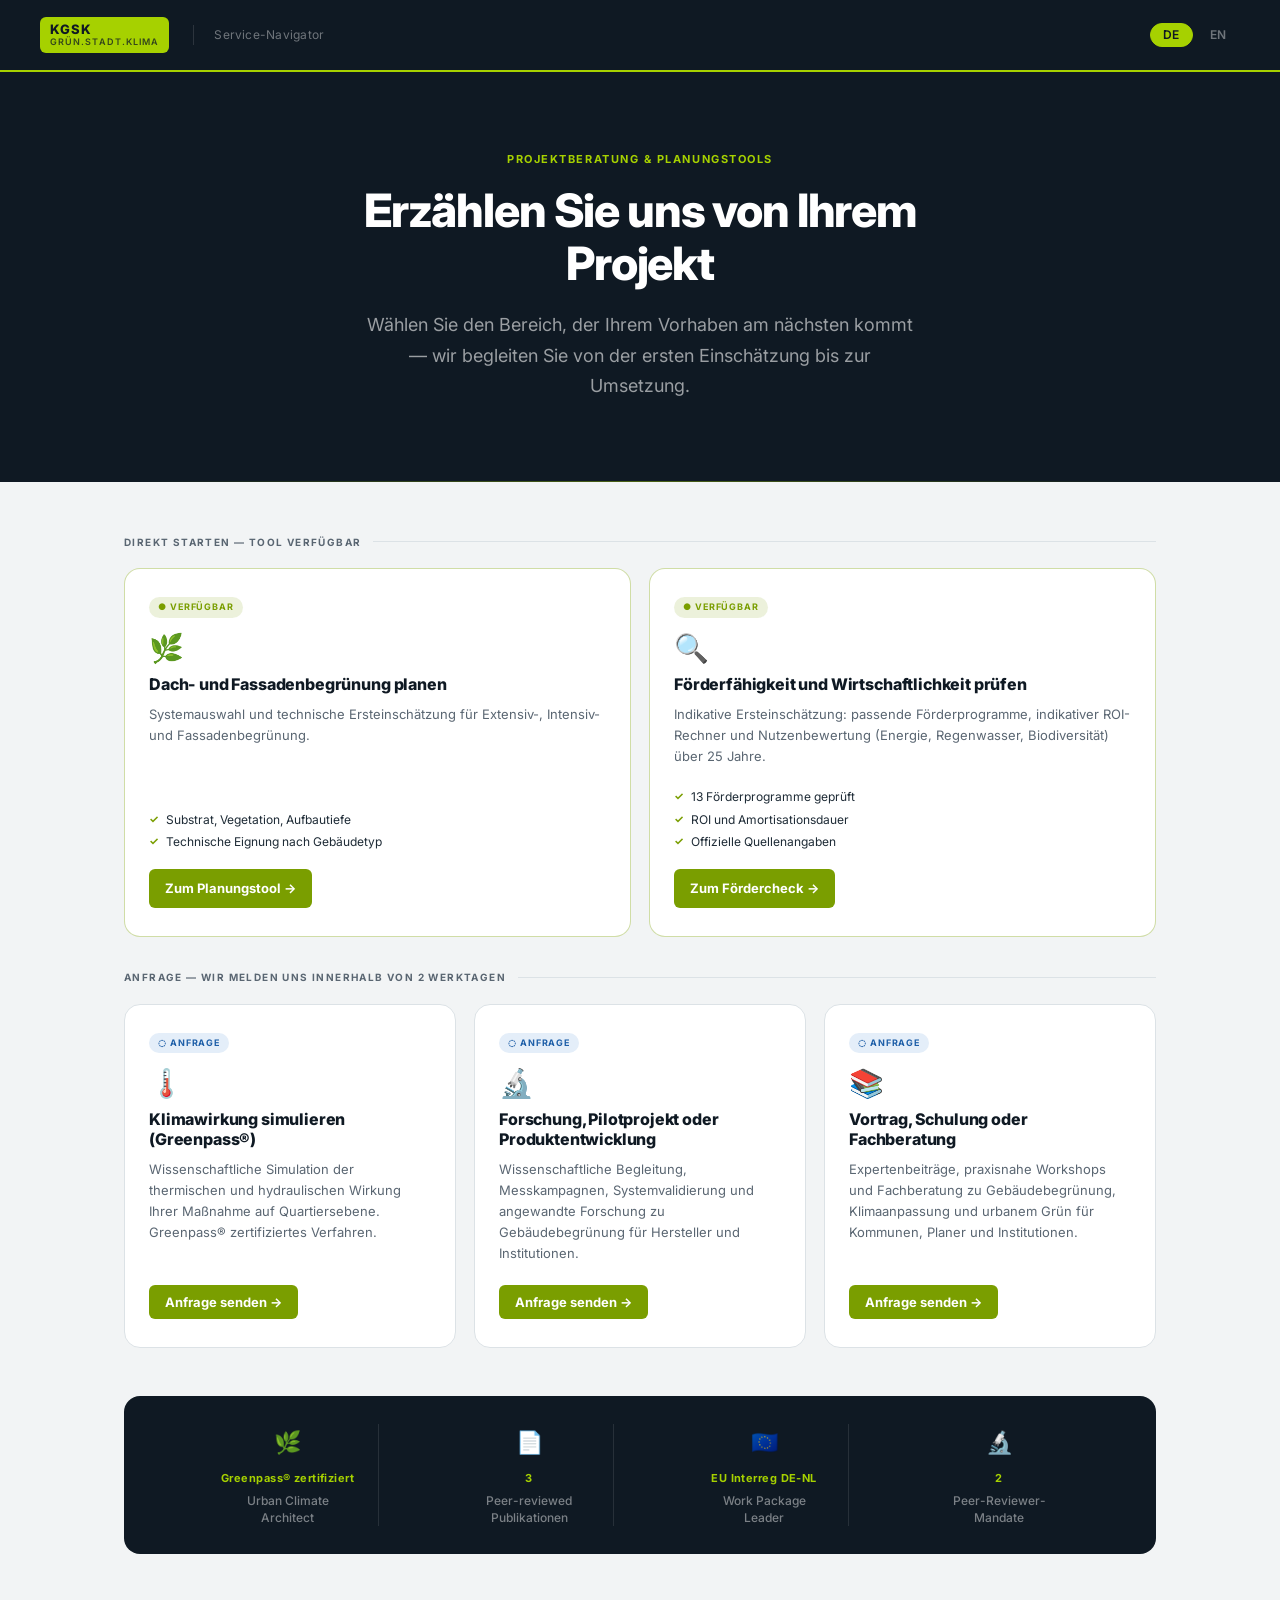
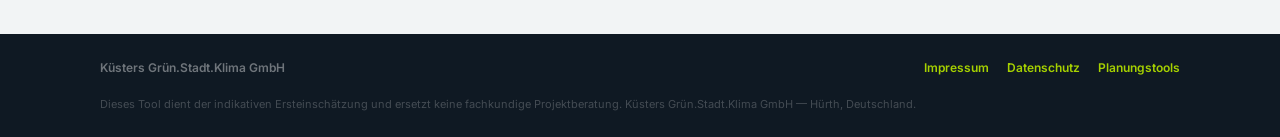
==== commit e3ed2d86: "Uniform button colors: all primary actions lime-dark + white" ====
--- a/index.html
+++ b/index.html
@@ -269,11 +269,12 @@
   text-decoration: none;
 }
 .cta-secondary {
-  background: var(--blue-pale);
-  color: var(--blue);
+  background: var(--lime-dark);
+  color: var(--white);
 }
 .cta-secondary:hover {
-  background: var(--blue);
+  background: var(--lime-hover);
+  box-shadow: 0 2px 8px rgba(106,138,0,0.35);
   color: var(--white);
   text-decoration: none;
 }
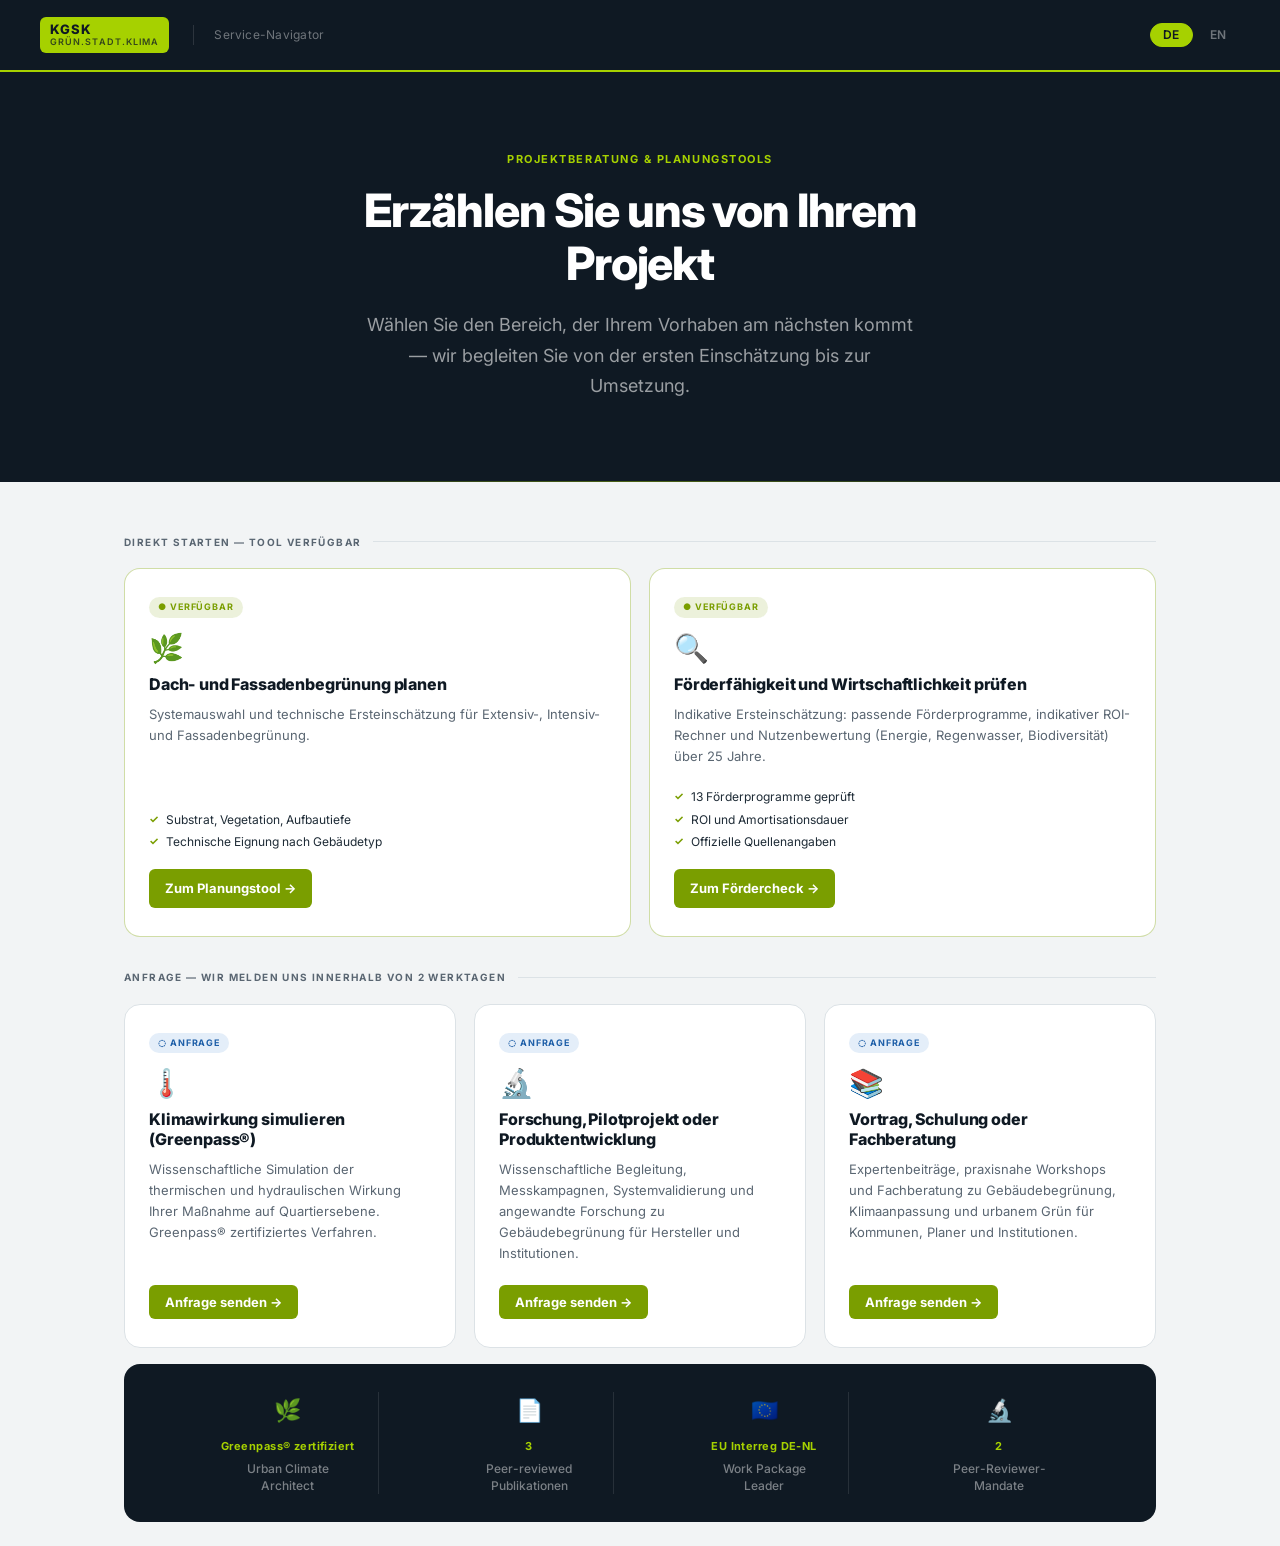
==== commit 36e59849: "fix: remove footer and viewport-forcing body layout from index.html" ====
--- a/index.html
+++ b/index.html
@@ -8,7 +8,7 @@
 <link rel="preconnect" href="https://fonts.googleapis.com">
 <link href="https://fonts.googleapis.com/css2?family=Inter:wght@300;400;500;600;700;800&display=swap" rel="stylesheet">
 <style>
-/* ── KGSK Design Tokens ─────────────────────────────────── */
+/* ── KGSK Design Tokens ─────────────────────────────────────── */
 :root {
   --dark:       #0F1923;
   --lime:       #A6D100;
@@ -39,16 +39,13 @@
   font-size: 16px;
   line-height: 1.65;
   -webkit-font-smoothing: antialiased;
-  min-height: 100vh;
-  display: flex;
-  flex-direction: column;
 }
 
 a { color: var(--blue); text-decoration: underline; text-underline-offset: 2px; }
 a:hover { color: var(--dark); }
 button { font-family: inherit; cursor: pointer; border: none; background: none; }
 
-/* ── Header ─────────────────────────────────────────────── */
+/* ── Header ──────────────────────────────────────────── */
 .site-header {
   background: var(--dark);
   position: sticky;
@@ -104,7 +101,7 @@
 .lang-btn:hover { color: rgba(255,255,255,0.8); }
 .lang-btn.active { background: var(--lime); color: var(--dark); border-color: var(--lime); }
 
-/* ── Hero ────────────────────────────────────────────────── */
+/* ── Hero ─────────────────────────────────────────────── */
 .pn-hero {
   background: var(--dark);
   padding: 72px 40px 80px;
@@ -141,12 +138,11 @@
   line-height: 1.7;
 }
 
-/* ── Main grid ───────────────────────────────────────────── */
+/* ── Main grid ─────────────────────────────────────────── */
 .pn-main {
   max-width: 1080px;
   margin: 0 auto;
-  padding: 52px 24px 80px;
-  flex: 1;
+  padding: 52px 24px 24px;
 }
 
 .pn-section-label {
@@ -175,10 +171,10 @@
   display: grid;
   grid-template-columns: repeat(3, 1fr);
   gap: 18px;
-  margin-bottom: 48px;
-}
-
-/* ── Path card ───────────────────────────────────────────── */
+  margin-bottom: 16px;
+}
+
+/* ── Path card ─────────────────────────────────────────── */
 .path-card {
   background: var(--white);
   border: 1.5px solid var(--border);
@@ -279,7 +275,7 @@
   text-decoration: none;
 }
 
-/* ── Trust bar ───────────────────────────────────────────── */
+/* ── Trust bar ─────────────────────────────────────────── */
 .trust-bar {
   background: var(--dark);
   border-radius: var(--r-lg);
@@ -306,7 +302,7 @@
 .trust-label { font-size: 12px; color: rgba(255,255,255,0.45); font-weight: 500; line-height: 1.4; max-width: 120px; }
 .trust-highlight { font-size: 11px; font-weight: 700; color: var(--lime); letter-spacing: 0.04em; }
 
-/* ── Modal overlay ───────────────────────────────────────── */
+/* ── Modal overlay ──────────────────────────────────────── */
 .modal-overlay {
   position: absolute;
   left: 0;
@@ -497,23 +493,6 @@
 }
 .btn-fallback:hover { background: var(--border); color: var(--dark); text-decoration: none; }
 
-/* ── Footer ──────────────────────────────────────────────── */
-.site-footer {
-  background: var(--dark);
-  padding: 24px 40px;
-  margin-top: auto;
-}
-.footer-inner {
-  max-width: 1080px; margin: 0 auto;
-  display: flex; align-items: center; justify-content: space-between;
-  flex-wrap: wrap; gap: 12px;
-}
-.footer-brand { font-size: 12px; font-weight: 600; color: rgba(255,255,255,0.4); }
-.footer-links { display: flex; align-items: center; gap: 18px; flex-wrap: wrap; }
-.footer-links a { font-size: 12px; font-weight: 600; color: var(--lime); text-decoration: none; transition: color 0.15s; }
-.footer-links a:hover { color: var(--lime-dark); }
-.footer-disclaimer { width: 100%; font-size: 11px; color: rgba(255,255,255,0.22); line-height: 1.55; margin-top: 6px; }
-
 /* ── Responsive ──────────────────────────────────────────── */
 @media (max-width: 860px) {
   .pn-live-row    { grid-template-columns: 1fr; }
@@ -527,19 +506,17 @@
   .site-header   { padding: 0 20px; }
   .header-tagline { display: none; }
   .pn-hero       { padding: 48px 20px 60px; }
-  .pn-main       { padding: 32px 16px 60px; }
+  .pn-main       { padding: 32px 16px 24px; }
   .pn-title      { font-size: 28px; }
   .pn-sub        { font-size: 16px; }
   .pn-enquiry-row { grid-template-columns: 1fr; }
   .form-row      { grid-template-columns: 1fr; }
-  .footer-inner  { flex-direction: column; align-items: flex-start; }
-  .site-footer   { padding: 22px 20px; }
 }
 </style>
 </head>
 <body>
 
-<!-- ══ HEADER ════════════════════════════════════════════ -->
+<!-- ══ HEADER ════════════════════════════════════════════════ -->
 <header class="site-header" role="banner">
   <a href="https://www.kgsk.de" class="logo-box" aria-label="KGSK Startseite">
     <div class="logo-name">KGSK</div>
@@ -553,14 +530,14 @@
   </div>
 </header>
 
-<!-- ══ HERO ══════════════════════════════════════════════ -->
+<!-- ══ HERO ═══════════════════════════════════════════════════ -->
 <section class="pn-hero" aria-labelledby="pn-hero-title">
   <p class="pn-eyebrow" id="pn-eyebrow"></p>
   <h1 class="pn-title" id="pn-hero-title"></h1>
   <p class="pn-sub"    id="pn-hero-sub"></p>
 </section>
 
-<!-- ══ MAIN ══════════════════════════════════════════════ -->
+<!-- ══ MAIN ═══════════════════════════════════════════════════ -->
 <main class="pn-main">
   <p class="pn-section-label" id="label-live"></p>
   <div class="pn-live-row" id="live-cards"></div>
@@ -592,7 +569,7 @@
   </div>
 </main>
 
-<!-- ══ ENQUIRY MODAL ═════════════════════════════════════ -->
+<!-- ══ ENQUIRY MODAL ═══════════════════════════════════════════ -->
 <div class="modal-overlay" id="modal-overlay" role="dialog" aria-modal="true" aria-labelledby="modal-title">
   <div class="modal-card">
     <div class="modal-header">
@@ -664,19 +641,6 @@
   </div><!-- /modal-card -->
 </div><!-- /modal-overlay -->
 
-<!-- ══ FOOTER ════════════════════════════════════════════ -->
-<footer class="site-footer" role="contentinfo">
-  <div class="footer-inner">
-    <span class="footer-brand">Küsters Grün.Stadt.Klima GmbH</span>
-    <nav class="footer-links" aria-label="Rechtliches">
-      <a href="https://www.kgsk.de/impressum"  target="_blank" rel="noopener noreferrer" id="ftr-imprint">Impressum</a>
-      <a href="https://www.kgsk.de/datenschutz" target="_blank" rel="noopener noreferrer" id="ftr-privacy">Datenschutz</a>
-      <a href="./kgsk-tools.html" id="ftr-tool-link">Planungstools</a>
-    </nav>
-    <p class="footer-disclaimer" id="ftr-disclaimer"></p>
-  </div>
-</footer>
-
 <script src="kgsk-analytics.js"></script>
 <script>
 /* ==========================================================================
@@ -684,13 +648,7 @@
    Self-contained. ES5-compatible.
    ========================================================================== */
 
-/* ── Config ─────────────────────────────────────────────── */
-
-/* Set this to your form endpoint to enable live submission.
-   Leave empty for demo mode (console.log + simulated success). */
 var KGSK_ENQUIRY_ENDPOINT = 'https://formspree.io/f/xjganwzw';
-
-/* ── Language ────────────────────────────────────────────── */
 
 var hubLang = localStorage.getItem('kgsk_lang') || 'de';
 var _activeService = null;
@@ -773,8 +731,6 @@
   return (d && d[key]) ? d[key] : (S['de'][key] || key);
 }
 
-/* ── Service definitions ─────────────────────────────────── */
-
 var SERVICES = [
   {
     id:       'plan',
@@ -845,19 +801,15 @@
   }
 ];
 
-/* ── Card rendering ──────────────────────────────────────── */
-
 function buildCard(svc) {
   var title    = hubLang === 'de' ? svc.title_de : svc.title_en;
   var desc     = hubLang === 'de' ? svc.desc_de  : svc.desc_en;
   var cta      = hubLang === 'de' ? svc.cta_de   : svc.cta_en;
   var features = svc.live ? (hubLang === 'de' ? svc.features_de : svc.features_en) : null;
-
   var statusClass = svc.live ? 'status-live' : 'status-enquiry';
   var statusText  = svc.live
     ? (hubLang === 'de' ? '● Verfügbar' : '● Available')
     : (hubLang === 'de' ? '◌ Anfrage'   : '◌ Enquiry');
-
   var ctaEl = '';
   if (svc.live) {
     ctaEl = '<a href="' + svc.url + '" class="card-cta cta-primary"' +
@@ -867,7 +819,6 @@
     ctaEl = '<button class="card-cta cta-secondary" onclick="openEnquiry(\'' + svc.id + '\')">' +
       cta + ' →</button>';
   }
-
   var featureHtml = '';
   if (features && features.length) {
     featureHtml = '<ul class="card-feature-list">';
@@ -876,38 +827,26 @@
     }
     featureHtml += '</ul>';
   }
-
   return '<div class="path-card' + (svc.live ? ' card-live' : '') + '">' +
     '<span class="card-status ' + statusClass + '">' + statusText + '</span>' +
     '<div class="card-icon" aria-hidden="true">' + svc.icon + '</div>' +
     '<h3 class="card-title">' + title + '</h3>' +
     '<p class="card-desc">' + desc + '</p>' +
-    featureHtml +
-    ctaEl +
-    '</div>';
+    featureHtml + ctaEl + '</div>';
 }
 
 function renderCards() {
   var liveEl    = document.getElementById('live-cards');
   var enquiryEl = document.getElementById('enquiry-cards');
   if (!liveEl || !enquiryEl) return;
-
-  var liveHtml = '';
-  var enquiryHtml = '';
-
+  var liveHtml = '', enquiryHtml = '';
   for (var i = 0; i < SERVICES.length; i++) {
-    if (SERVICES[i].live) {
-      liveHtml += buildCard(SERVICES[i]);
-    } else {
-      enquiryHtml += buildCard(SERVICES[i]);
-    }
-  }
-
+    if (SERVICES[i].live) { liveHtml += buildCard(SERVICES[i]); }
+    else { enquiryHtml += buildCard(SERVICES[i]); }
+  }
   liveEl.innerHTML    = liveHtml;
   enquiryEl.innerHTML = enquiryHtml;
 }
-
-/* ── Static string rendering ─────────────────────────────── */
 
 function renderStrings() {
   var ids = {
@@ -919,11 +858,7 @@
     'trust-1-label': 'trust_1',
     'trust-2-label': 'trust_2',
     'trust-3-label': 'trust_3',
-    'trust-4-label': 'trust_4',
-    'ftr-imprint':   'ftr_imprint',
-    'ftr-privacy':   'ftr_privacy',
-    'ftr-tool-link': 'ftr_tool',
-    'ftr-disclaimer':'ftr_disclaimer'
+    'trust-4-label': 'trust_4'
   };
   for (var id in ids) {
     if (!Object.prototype.hasOwnProperty.call(ids, id)) continue;
@@ -939,8 +874,6 @@
     btns[i].className = 'lang-btn' + (isActive ? ' active' : '');
   }
 }
-
-/* ── Language switch ─────────────────────────────────────── */
 
 function setHubLang(lang) {
   var prev = hubLang;
@@ -954,28 +887,22 @@
   renderModalStrings();
 }
 
-/* ── Modal ───────────────────────────────────────────────── */
-
 function openEnquiry(serviceId) {
   _activeService = null;
   for (var i = 0; i < SERVICES.length; i++) {
     if (SERVICES[i].id === serviceId) { _activeService = SERVICES[i]; break; }
   }
   if (!_activeService) return;
-
   resetModal();
   renderModalStrings();
-
   var serviceTag = hubLang === 'de'
     ? (_activeService.enquiry_context_de || _activeService.title_de)
     : (_activeService.enquiry_context_en || _activeService.title_en);
   var tagEl = document.getElementById('modal-service-tag');
   if (tagEl) tagEl.textContent = _activeService.icon + '  ' + serviceTag;
-
   window.parent.postMessage({ type: 'kgsk_get_viewport' }, '*');
   document.getElementById('modal-overlay').classList.add('open');
   document.body.style.overflow = 'hidden';
-
   if (window.KGSK_ANALYTICS) { KGSK_ANALYTICS.ctaClick('enquiry_open', serviceId); }
 }
 
@@ -993,24 +920,26 @@
   var e = document.getElementById('state-error');
   if (s) s.className = 'form-state-success';
   if (e) e.className = 'form-state-error';
+  var submitBtn = document.getElementById('eq-submit');
+  if (submitBtn) { submitBtn.disabled = false; }
 }
 
 function renderModalStrings() {
   var fields = {
-    'modal-title':    'modal_form_title',
-    'lbl-name':       'lbl_name',
-    'lbl-email':      'lbl_email',
-    'lbl-org':        'lbl_org',
-    'lbl-phone':      'lbl_phone',
-    'lbl-message':    'lbl_message',
-    'lbl-consent':    'lbl_consent',
-    'eq-submit':      'btn_submit',
-    'success-title':  'success_title',
-    'success-body':   'success_body',
+    'modal-title':      'modal_form_title',
+    'lbl-name':         'lbl_name',
+    'lbl-email':        'lbl_email',
+    'lbl-org':          'lbl_org',
+    'lbl-phone':        'lbl_phone',
+    'lbl-message':      'lbl_message',
+    'lbl-consent':      'lbl_consent',
+    'eq-submit':        'btn_submit',
+    'success-title':    'success_title',
+    'success-body':     'success_body',
     'btn-success-close':'success_close',
-    'error-title':    'error_title',
-    'error-body':     'error_body',
-    'btn-error-close':'error_close'
+    'error-title':      'error_title',
+    'error-body':       'error_body',
+    'btn-error-close':  'error_close'
   };
   for (var id in fields) {
     if (!Object.prototype.hasOwnProperty.call(fields, id)) continue;
@@ -1018,8 +947,6 @@
     if (el) el.textContent = hs(fields[id]);
   }
 }
-
-/* ── Form submission ─────────────────────────────────────── */
 
 var _lastEnquiryPayload = null;
 
@@ -1030,22 +957,17 @@
   var phone   = (document.getElementById('eq-phone')   || {}).value || '';
   var message = (document.getElementById('eq-message') || {}).value || '';
   var consent = (document.getElementById('eq-consent') || {}).checked || false;
-
-  var valMsg = document.getElementById('eq-validation');
-
+  var valMsg  = document.getElementById('eq-validation');
   if (!name.trim() || !email.trim() || !consent) {
     if (valMsg) { valMsg.textContent = hs('val_error'); valMsg.className = 'validation-msg visible'; }
     return;
   }
   if (valMsg) { valMsg.className = 'validation-msg'; }
-
   var submitBtn = document.getElementById('eq-submit');
-  if (submitBtn) { submitBtn.disabled = true; submitBtn.textContent = hubLang === 'de' ? 'Senden\u2026' : 'Sending\u2026'; }
-
+  if (submitBtn) { submitBtn.disabled = true; submitBtn.textContent = hubLang === 'de' ? 'Senden…' : 'Sending…'; }
   var serviceLabel = _activeService
     ? (hubLang === 'de' ? (_activeService.enquiry_context_de || _activeService.title_de) : (_activeService.enquiry_context_en || _activeService.title_en))
     : '';
-
   var payload = {
     source_type:   'hub_enquiry',
     service:       _activeService ? _activeService.id : '',
@@ -1060,16 +982,13 @@
     ts:            new Date().toISOString(),
     page_url:      window.location.href
   };
-
   _lastEnquiryPayload = payload;
-
   if (window.KGSK_ANALYTICS) { KGSK_ANALYTICS.enquiryPrepared(_activeService ? _activeService.id : ''); }
-
   if (KGSK_ENQUIRY_ENDPOINT) {
     if (window.KGSK_ANALYTICS) { KGSK_ANALYTICS.directSendAttempt('hub_enquiry'); }
     fetch(KGSK_ENQUIRY_ENDPOINT, {
       method: 'POST',
-      headers: { 'Content-Type': 'application/json' },
+      headers: { 'Content-Type': 'application/json', 'Accept': 'application/json' },
       body: JSON.stringify(payload)
     })
     .then(function(r) {
@@ -1089,7 +1008,6 @@
       showFormState('error');
     });
   } else {
-    /* No endpoint — honest demo state */
     showFormState('demo');
   }
 }
@@ -1130,7 +1048,6 @@
     '',
     (isDE ? 'Zeitpunkt: ' : 'Timestamp: ') + _lastEnquiryPayload.ts
   ].join('\n');
-
   var btn = document.getElementById('btn-copy-enquiry');
   if (navigator.clipboard && navigator.clipboard.writeText) {
     navigator.clipboard.writeText(lines).then(function() {
@@ -1155,28 +1072,20 @@
   var stateOk = document.getElementById('state-success');
   var stateEr = document.getElementById('state-error');
   var fa      = document.getElementById('fallback-actions');
-
   if (form) form.style.display = 'none';
-
   if (state === 'success') {
     if (stateOk) stateOk.className = 'form-state-success visible';
     return;
   }
-
-  /* error or demo — both show the error card */
   if (stateEr) stateEr.className = 'form-state-error visible';
-
   var iconEl  = document.getElementById('error-icon');
   var titleEl = document.getElementById('error-title');
   var bodyEl  = document.getElementById('error-body');
-
   if (state === 'demo') {
     if (iconEl)  iconEl.textContent  = 'i\uFE0F';
     if (titleEl) titleEl.textContent = hs('demo_title');
     if (bodyEl)  bodyEl.textContent  = hs('demo_body');
   }
-
-  /* Wire up fallback buttons */
   if (fa && _lastEnquiryPayload) {
     fa.style.display = 'flex';
     var copyBtn   = document.getElementById('btn-copy-enquiry');
@@ -1192,27 +1101,20 @@
   }
 }
 
-/* ── Analytics ───────────────────────────────────────────── */
-
 function trackCardClick(serviceId, url) {
   if (window.KGSK_ANALYTICS) { KGSK_ANALYTICS.ctaClick('live_card_' + serviceId, url); }
 }
-
-/* ── Close on backdrop click ─────────────────────────────── */
 
 document.addEventListener('click', function(e) {
   var overlay = document.getElementById('modal-overlay');
   if (e.target === overlay) { closeModal(); }
 });
 
-/* ── ESC key ─────────────────────────────────────────────── */
 document.addEventListener('keydown', function(e) {
   if ((e.key === 'Escape' || e.keyCode === 27) && document.getElementById('modal-overlay').classList.contains('open')) {
     closeModal();
   }
 });
-
-/* ── Init ────────────────────────────────────────────────── */
 
 document.addEventListener('DOMContentLoaded', function() {
   updateLangButtons();
@@ -1223,13 +1125,13 @@
 });
 </script>
 
-<!-- iframe height bridge — reports content height to parent via postMessage -->
+<!-- iframe height bridge -->
 <script>
 (function() {
   if (window.self === window.top) return;
   var _lastH      = 0;
   var _modalOpen  = false;
-  var MODAL_BOOST = 520; /* extra px to guarantee modal is fully visible */
+  var MODAL_BOOST = 520;
 
   function postHeight() {
     var base = Math.max(document.body.scrollHeight, document.documentElement.scrollHeight);
@@ -1246,7 +1148,6 @@
   }
   setInterval(postHeight, 800);
 
-  /* Position modal overlay at the user's current viewport position */
   window.addEventListener('message', function(e) {
     if (!e.data || e.data.type !== 'kgsk_viewport_offset') return;
     var overlay = document.getElementById('modal-overlay');
@@ -1255,7 +1156,6 @@
     overlay.style.height = e.data.height + 'px';
   });
 
-  /* Wrap openModal / closeModal to toggle height boost */
   var _origOpen  = window.openModal;
   var _origClose = window.closeModal;
   if (typeof _origOpen === 'function') {
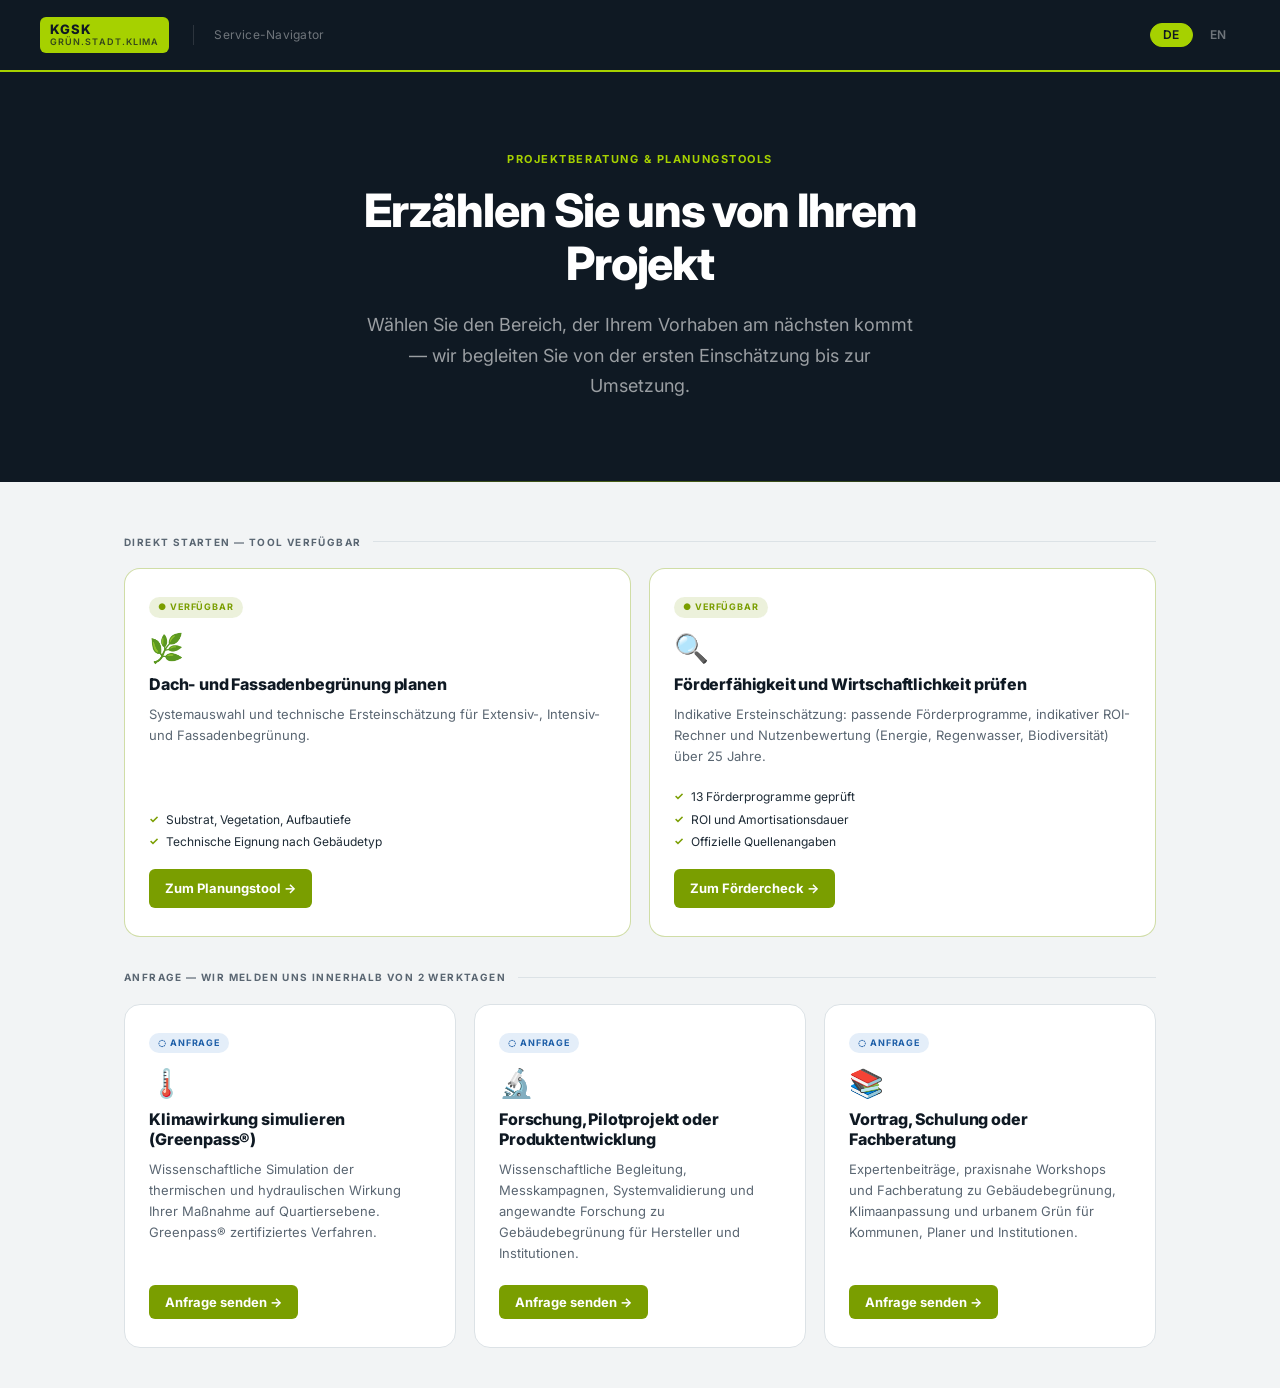
==== commit 82c08c44: "fix: remove trust/credentials bar from Service-Navigator hub" ====
--- a/index.html
+++ b/index.html
@@ -275,33 +275,6 @@
   text-decoration: none;
 }
 
-/* ── Trust bar ─────────────────────────────────────────── */
-.trust-bar {
-  background: var(--dark);
-  border-radius: var(--r-lg);
-  padding: 28px 40px;
-  display: flex;
-  align-items: stretch;
-  gap: 0;
-  justify-content: space-around;
-}
-
-.trust-item {
-  display: flex;
-  flex-direction: column;
-  align-items: center;
-  text-align: center;
-  gap: 6px;
-  padding: 0 24px;
-}
-.trust-item:not(:last-child) {
-  border-right: 1px solid rgba(255,255,255,0.1);
-}
-
-.trust-icon { font-size: 22px; margin-bottom: 2px; }
-.trust-label { font-size: 12px; color: rgba(255,255,255,0.45); font-weight: 500; line-height: 1.4; max-width: 120px; }
-.trust-highlight { font-size: 11px; font-weight: 700; color: var(--lime); letter-spacing: 0.04em; }
-
 /* ── Modal overlay ──────────────────────────────────────── */
 .modal-overlay {
   position: absolute;
@@ -497,8 +470,6 @@
 @media (max-width: 860px) {
   .pn-live-row    { grid-template-columns: 1fr; }
   .pn-enquiry-row { grid-template-columns: 1fr 1fr; }
-  .trust-bar      { flex-wrap: wrap; justify-content: center; gap: 20px; padding: 22px 24px; }
-  .trust-item     { border-right: none !important; padding: 0 16px; }
   .pn-title       { font-size: 34px; }
 }
 
@@ -544,29 +515,6 @@
 
   <p class="pn-section-label" id="label-enquiry" style="margin-top:32px;"></p>
   <div class="pn-enquiry-row" id="enquiry-cards"></div>
-
-  <div class="trust-bar" role="region" aria-label="Kompetenzen">
-    <div class="trust-item">
-      <div class="trust-icon" aria-hidden="true">🌿</div>
-      <div class="trust-highlight">Greenpass® zertifiziert</div>
-      <div class="trust-label" id="trust-1-label"></div>
-    </div>
-    <div class="trust-item">
-      <div class="trust-icon" aria-hidden="true">📄</div>
-      <div class="trust-highlight" id="trust-2-val">3</div>
-      <div class="trust-label" id="trust-2-label"></div>
-    </div>
-    <div class="trust-item">
-      <div class="trust-icon" aria-hidden="true">🇪🇺</div>
-      <div class="trust-highlight">EU Interreg DE-NL</div>
-      <div class="trust-label" id="trust-3-label"></div>
-    </div>
-    <div class="trust-item">
-      <div class="trust-icon" aria-hidden="true">🔬</div>
-      <div class="trust-highlight" id="trust-4-val">2</div>
-      <div class="trust-label" id="trust-4-label"></div>
-    </div>
-  </div>
 </main>
 
 <!-- ══ ENQUIRY MODAL ═══════════════════════════════════════════ -->
@@ -643,11 +591,6 @@
 
 <script src="kgsk-analytics.js"></script>
 <script>
-/* ==========================================================================
-   KGSK Service-Navigator — hub.js (inline)
-   Self-contained. ES5-compatible.
-   ========================================================================== */
-
 var KGSK_ENQUIRY_ENDPOINT = 'https://formspree.io/f/xjganwzw';
 
 var hubLang = localStorage.getItem('kgsk_lang') || 'de';
@@ -661,10 +604,6 @@
     hero_sub:        'Wählen Sie den Bereich, der Ihrem Vorhaben am nächsten kommt — wir begleiten Sie von der ersten Einschätzung bis zur Umsetzung.',
     label_live:      'Direkt starten — Tool verfügbar',
     label_enquiry:   'Anfrage — wir melden uns innerhalb von 2 Werktagen',
-    trust_1:         'Urban Climate Architect',
-    trust_2:         'Peer-reviewed Publikationen',
-    trust_3:         'Work Package Leader',
-    trust_4:         'Peer-Reviewer-Mandate',
     modal_form_title:'Projektanfrage senden',
     lbl_name:        'Name *',
     lbl_email:       'E-Mail *',
@@ -683,11 +622,7 @@
     demo_title:      'Demo-Modus',
     demo_body:       'Kein Endpunkt konfiguriert. Bitte wenden Sie sich direkt an office@kgsk.de oder kopieren Sie Ihre Anfrage.',
     lbl_copy:        'Anfrage kopieren',
-    lbl_mailto:      'E-Mail öffnen',
-    ftr_imprint:     'Impressum',
-    ftr_privacy:     'Datenschutz',
-    ftr_tool:        'Planungstools',
-    ftr_disclaimer:  'Dieses Tool dient der indikativen Ersteinschätzung und ersetzt keine fachkundige Projektberatung. Küsters Grün.Stadt.Klima GmbH — Hürth, Deutschland.'
+    lbl_mailto:      'E-Mail öffnen'
   },
   en: {
     hdr_tagline:     'Service Navigator',
@@ -696,10 +631,6 @@
     hero_sub:        'Select the service area closest to your project — we guide you from first assessment through to implementation.',
     label_live:      'Start now — tool available',
     label_enquiry:   'Enquiry — we respond within 2 business days',
-    trust_1:         'Urban Climate Architect',
-    trust_2:         'Peer-reviewed publications',
-    trust_3:         'Work Package Leader',
-    trust_4:         'Peer reviewer mandates',
     modal_form_title:'Send project enquiry',
     lbl_name:        'Name *',
     lbl_email:       'Email *',
@@ -718,11 +649,7 @@
     demo_title:      'Demo mode',
     demo_body:       'No endpoint configured. Please contact office@kgsk.de directly or copy your enquiry.',
     lbl_copy:        'Copy enquiry',
-    lbl_mailto:      'Open email',
-    ftr_imprint:     'Legal notice',
-    ftr_privacy:     'Privacy policy',
-    ftr_tool:        'Planning tools',
-    ftr_disclaimer:  'This tool provides an indicative first assessment and does not replace professional project consulting. Küsters Grün.Stadt.Klima GmbH — Hürth, Germany.'
+    lbl_mailto:      'Open email'
   }
 };
 
@@ -854,11 +781,7 @@
     'pn-hero-title': 'hero_title',
     'pn-hero-sub':   'hero_sub',
     'label-live':    'label_live',
-    'label-enquiry': 'label_enquiry',
-    'trust-1-label': 'trust_1',
-    'trust-2-label': 'trust_2',
-    'trust-3-label': 'trust_3',
-    'trust-4-label': 'trust_4'
+    'label-enquiry': 'label_enquiry'
   };
   for (var id in ids) {
     if (!Object.prototype.hasOwnProperty.call(ids, id)) continue;
